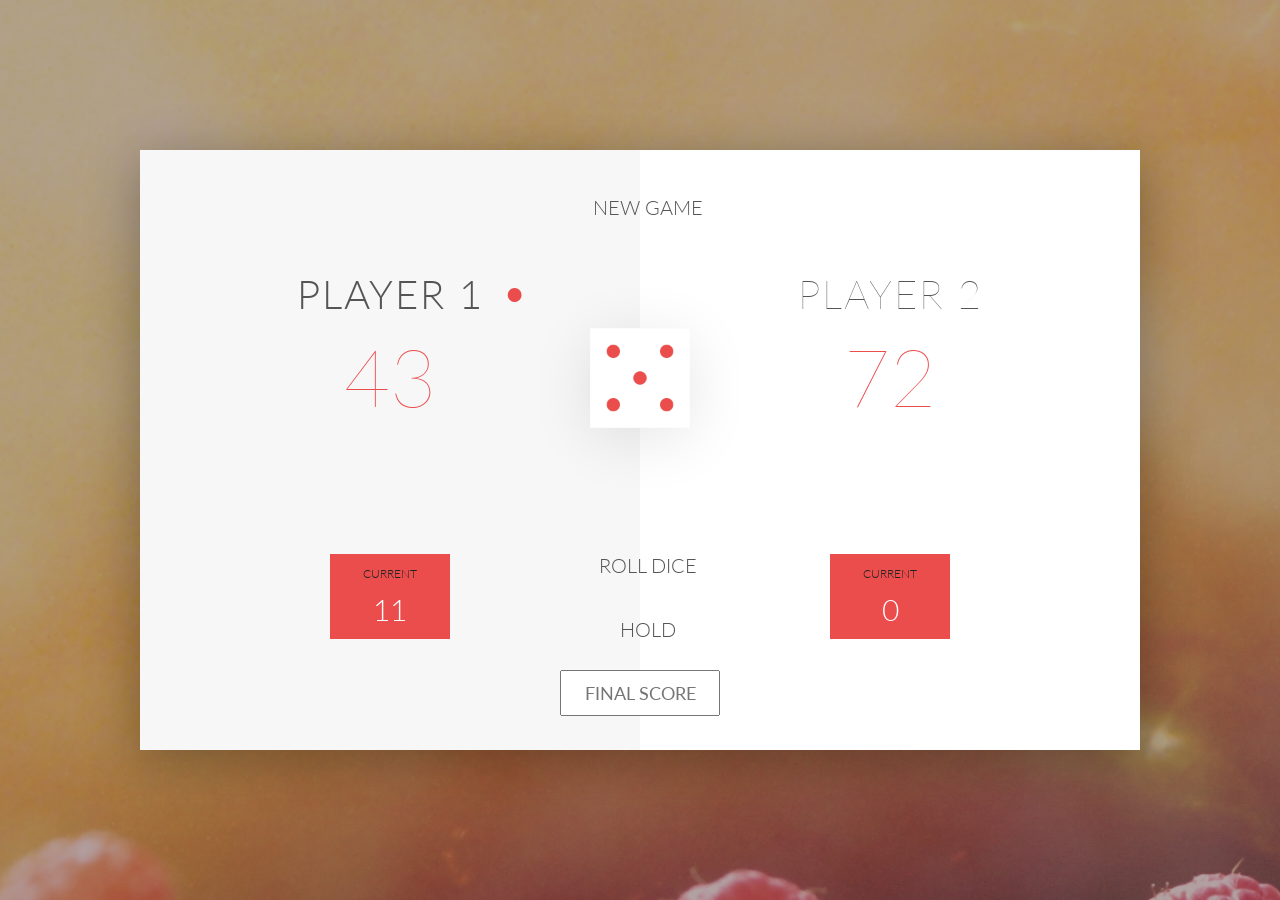
==== index.html @ 0b69c137 "FIrst" ====
<!DOCTYPE html>
<html lang="en">
    <head>
        <meta charset="UTF-8">
        <link href="https://fonts.googleapis.com/css?family=Lato:100,300,600" rel="stylesheet" type="text/css">
        <link href="http://code.ionicframework.com/ionicons/2.0.1/css/ionicons.min.css" rel="stylesheet" type="text/css">
        <link type="text/css" rel="stylesheet" href="style.css">
        
        <title>Pig Game</title>
    </head>

    <body>
       
        <div class="wrapper clearfix">
            <div class="player-0-panel active">
                <div class="player-name" id="name-0">Player 1</div>
                <div class="player-score" id="score-0">43</div>
                <div class="player-current-box">
                    <div class="player-current-label">Current</div>
                    <div class="player-current-score" id="current-0">11</div>
                </div>
            </div>
            
            <div class="player-1-panel">
                <div class="player-name" id="name-1">Player 2</div>
                <div class="player-score" id="score-1">72</div>
                <div class="player-current-box">
                    <div class="player-current-label">Current</div>
                    <div class="player-current-score" id="current-1">0</div>
                </div>
            </div>
            
            <button class="btn-new"><i class="ion-ios-plus-outline"></i>New game</button>
            <button class="btn-roll"><i class="ion-ios-loop"></i>Roll dice</button>
            <button class="btn-hold"><i class="ion-ios-download-outline"></i>Hold</button>
            
            <input type="text" placeholder="Final Score" class="final-score">
            <img src="dice-5.png" alt="Dice" class="dice">
        </div>
        
        <script src="ch1.js"></script>
    </body>
</html>
---- style.css ----
/**********************************************
*** GENERAL
**********************************************/

.final-score {
    position: absolute;
    left: 50%;
    transform: translateX(-50%);
    top: 520px;
    color: #555;
    font-size: 18px;
    font-family: 'Lato';
    text-align: center;
    padding: 10px;
    width: 160px;
    text-transform: uppercase;
    
    
    
}


* {
    margin: 0;
    padding: 0;
    box-sizing: border-box;
    
}

.clearfix::after {
    content: "";
    display: table;
    clear: both;
}

body {
    background-image: linear-gradient(rgba(62, 20, 20, 0.4), rgba(62, 20, 20, 0.4)), url(back.jpg);
    background-size: cover;
    background-position: center;
    font-family: Lato;
    font-weight: 300;
    position: relative;
    height: 100vh;
    color: #555;
}

.wrapper {
    width: 1000px;
    position: absolute;
    top: 50%;
    left: 50%;
    transform: translate(-50%, -50%);
    background-color: #fff;
    box-shadow: 0px 10px 50px rgba(0, 0, 0, 0.3);
    overflow: hidden;
}

.player-0-panel,
.player-1-panel {
    width: 50%;
    float: left;
    height: 600px;
    padding: 100px;
}



/**********************************************
*** PLAYERS
**********************************************/

.player-name {
    font-size: 40px;
    text-align: center;
    text-transform: uppercase;
    letter-spacing: 2px;
    font-weight: 100;
    margin-top: 20px;
    margin-bottom: 10px;
    position: relative;
}

.player-score {
    text-align: center;
    font-size: 80px;
    font-weight: 100;
    color: #EB4D4D;
    margin-bottom: 130px;
}

.active { background-color: #f7f7f7; }
.active .player-name { font-weight: 300; }

.active .player-name::after {
    content: "\2022";
    font-size: 47px;
    position: absolute;
    color: #EB4D4D;
    top: -7px;
    right: 10px;
    
}

.player-current-box {
    background-color: #EB4D4D;
    color: #fff;
    width: 40%;
    margin: 0 auto;
    padding: 12px;
    text-align: center;
}

.player-current-label {
    text-transform: uppercase;
    margin-bottom: 10px;
    font-size: 12px;
    color: #222;
}

.player-current-score {
    font-size: 30px;
}

button {
    position: absolute;
    width: 200px;
    left: 50%;
    transform: translateX(-50%);
    color: #555;
    background: none;
    border: none;
    font-family: Lato;
    font-size: 20px;
    text-transform: uppercase;
    cursor: pointer;
    font-weight: 300;
    transition: background-color 0.3s, color 0.3s;
}

button:hover { font-weight: 600; }
button:hover i { margin-right: 20px; }

button:focus {
    outline: none;
}

i {
    color: #EB4D4D;
    display: inline-block;
    margin-right: 15px;
    font-size: 32px;
    line-height: 1;
    vertical-align: text-top;
    margin-top: -4px;
    transition: margin 0.3s;
}

.btn-new { top: 45px;}
.btn-roll { top: 403px;}
.btn-hold { top: 467px;}

.dice {
    position: absolute;
    left: 50%;
    top: 178px;
    transform: translateX(-50%);
    height: 100px;
    box-shadow: 0px 10px 60px rgba(0, 0, 0, 0.10);
}



.winner { background-color: #f7f7f7; }
.winner .player-name { font-weight: 300; color: #EB4D4D; }
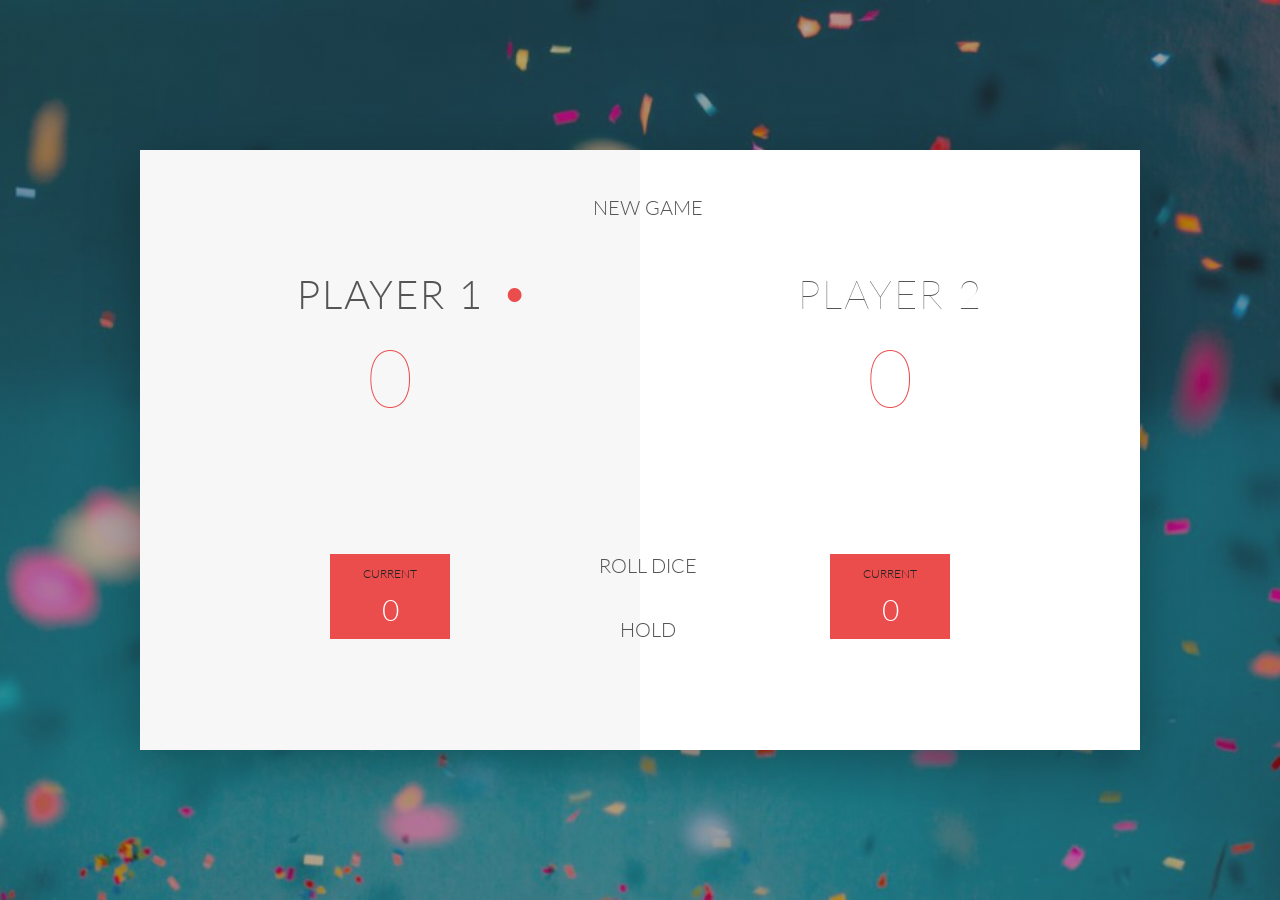
==== commit a6f3b5e4: "First change" ====
--- a/index.html
+++ b/index.html
@@ -4,9 +4,9 @@
         <meta charset="UTF-8">
         <link href="https://fonts.googleapis.com/css?family=Lato:100,300,600" rel="stylesheet" type="text/css">
         <link href="http://code.ionicframework.com/ionicons/2.0.1/css/ionicons.min.css" rel="stylesheet" type="text/css">
-        <link type="text/css" rel="stylesheet" href="style.css">
+        <link type="text/css" rel="stylesheet" href="stch.css">
         
-        <title>Pig Game</title>
+        <title>Arif's Pig Game</title>
     </head>
 
     <body>
@@ -34,8 +34,9 @@
             <button class="btn-roll"><i class="ion-ios-loop"></i>Roll dice</button>
             <button class="btn-hold"><i class="ion-ios-download-outline"></i>Hold</button>
             
-            <input type="text" placeholder="Final Score" class="final-score">
-            <img src="dice-5.png" alt="Dice" class="dice">
+            
+            <img src="dice-5.png" alt="Dice" class="dice" id="dice">
+            <img src="dice-5.png" alt="Dice" class="dice" id="dice1">
         </div>
         
         <script src="ch1.js"></script>
--- a/stch.css
+++ b/stch.css
@@ -0,0 +1,179 @@
+/**********************************************
+*** GENERAL
+**********************************************/
+
+.final-score {
+    position: absolute;
+    left: 50%;
+    transform: translateX(-50%);
+    top: 520px;
+    color: #555;
+    font-size: 18px;
+    font-family: 'Lato';
+    text-align: center;
+    padding: 10px;
+    width: 160px;
+    text-transform: uppercase;
+    
+    
+    
+}
+
+
+* {
+    margin: 0;
+    padding: 0;
+    box-sizing: border-box;
+    
+}
+
+.clearfix::after {
+    content: "";
+    display: table;
+    clear: both;
+}
+
+body {
+    background-image: linear-gradient(rgba(62, 20, 20, 0.4), rgba(62, 20, 20, 0.4)), url(confetti.jpg);
+    background-size: cover;
+    background-position: center;
+    font-family: Lato;
+    font-weight: 300;
+    position: relative;
+    height: 100vh;
+    color: #555;
+}
+
+.wrapper {
+    width: 1000px;
+    position: absolute;
+    top: 50%;
+    left: 50%;
+    transform: translate(-50%, -50%);
+    background-color: #fff;
+    box-shadow: 0px 10px 50px rgba(0, 0, 0, 0.3);
+    overflow: hidden;
+}
+
+.player-0-panel,
+.player-1-panel {
+    width: 50%;
+    float: left;
+    height: 600px;
+    padding: 100px;
+}
+
+
+
+/**********************************************
+*** PLAYERS
+**********************************************/
+
+.player-name {
+    font-size: 40px;
+    text-align: center;
+    text-transform: uppercase;
+    letter-spacing: 2px;
+    font-weight: 100;
+    margin-top: 20px;
+    margin-bottom: 10px;
+    position: relative;
+}
+
+.player-score {
+    text-align: center;
+    font-size: 80px;
+    font-weight: 100;
+    color: #EB4D4D;
+    margin-bottom: 130px;
+}
+
+.active { background-color: #f7f7f7; }
+.active .player-name { font-weight: 300; }
+
+.active .player-name::after {
+    content: "\2022";
+    font-size: 47px;
+    position: absolute;
+    color: #EB4D4D;
+    top: -7px;
+    right: 10px;
+    
+}
+
+.player-current-box {
+    background-color: #EB4D4D;
+    color: #fff;
+    width: 40%;
+    margin: 0 auto;
+    padding: 12px;
+    text-align: center;
+}
+
+.player-current-label {
+    text-transform: uppercase;
+    margin-bottom: 10px;
+    font-size: 12px;
+    color: #222;
+}
+
+.player-current-score {
+    font-size: 30px;
+}
+
+button {
+    position: absolute;
+    width: 200px;
+    left: 50%;
+    transform: translateX(-50%);
+    color: #555;
+    background: none;
+    border: none;
+    font-family: Lato;
+    font-size: 20px;
+    text-transform: uppercase;
+    cursor: pointer;
+    font-weight: 300;
+    transition: background-color 0.3s, color 0.3s;
+}
+
+button:hover { font-weight: 600; }
+button:hover i { margin-right: 20px; }
+
+button:focus {
+    outline: none;
+}
+
+i {
+    color: #EB4D4D;
+    display: inline-block;
+    margin-right: 15px;
+    font-size: 32px;
+    line-height: 1;
+    vertical-align: text-top;
+    margin-top: -4px;
+    transition: margin 0.3s;
+}
+
+.btn-new { top: 45px;}
+.btn-roll { top: 403px;}
+.btn-hold { top: 467px;}
+
+.dice {
+    position: absolute;
+    left: 50%;
+    top: 178px;
+    transform: translateX(-50%);
+    height: 100px;
+    box-shadow: 0px 10px 60px rgba(0, 0, 0, 0.10);
+}
+
+#dice{ top: 120px;
+    
+}
+#dice1 { top: 250px;}
+
+
+
+.winner { background-color: #f7f7f7; }
+.winner .player-name { font-weight: 300; color: #EB4D4D; }
